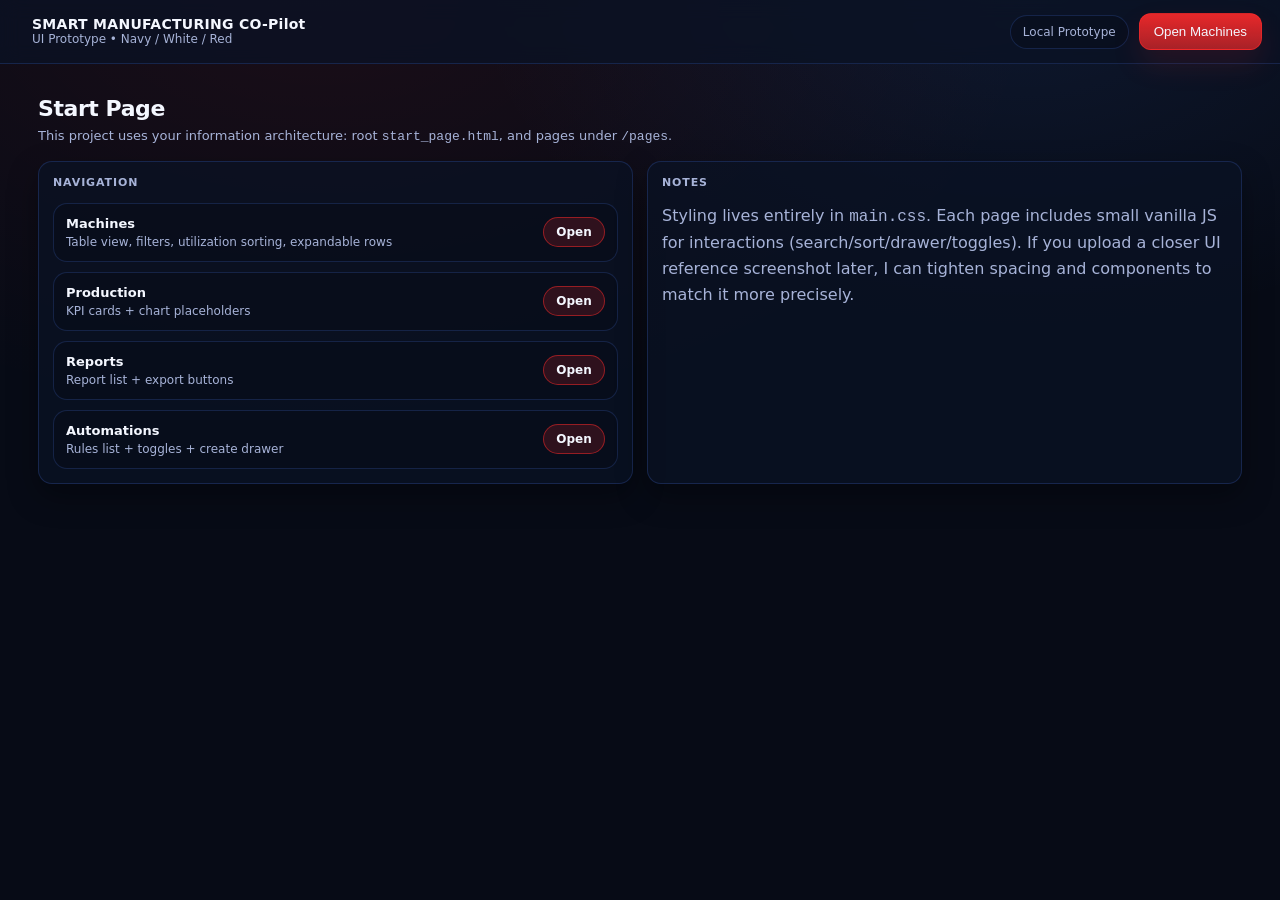
==== start_page.html @ 1cf63ace "software UI Mockup of softwae UI platform" ====
<!DOCTYPE html>
<html lang="en">
<head>
  <meta charset="UTF-8" />
  <meta name="viewport" content="width=device-width, initial-scale=1.0"/>
  <title>Start • Smart Manufacturing UI</title>
  <link rel="stylesheet" href="./main.css" />
</head>
<body>
  <div class="app">
    <div class="topbar">
      <div class="brand">
        <div class="logoMark"></div>
        <div class="brandTitle">
          <strong>SMART MANUFACTURING CO-Pilot</strong>
          <span>UI Prototype • Navy / White / Red</span>
        </div>
      </div>

      <div class="topActions">
        <span class="pill">Local Prototype</span>
        <button class="primaryBtn" id="go">Open Machines</button>
      </div>
    </div>

    <main class="page">
      <div class="pageHeader">
        <div class="hTitle">
          <h1>Start Page</h1>
          <p>
            This project uses your information architecture: root <span class="mono">start_page.html</span>,
            and pages under <span class="mono">/pages</span>.
          </p>
        </div>
      </div>

      <div class="grid">
        <section class="card col-6">
          <div class="cardHeader">
            <div class="cardTitle">Navigation</div>
          </div>
          <div class="cardBody">
            <div class="list">
              <a class="listItem" href="./pages/machines.html">
                <div class="listMeta">
                  <strong>Machines</strong>
                  <span>Table view, filters, utilization sorting, expandable rows</span>
                </div>
                <span class="utilPill">Open</span>
              </a>

              <a class="listItem" href="./pages/production.html">
                <div class="listMeta">
                  <strong>Production</strong>
                  <span>KPI cards + chart placeholders</span>
                </div>
                <span class="utilPill">Open</span>
              </a>

              <a class="listItem" href="./pages/reports.html">
                <div class="listMeta">
                  <strong>Reports</strong>
                  <span>Report list + export buttons</span>
                </div>
                <span class="utilPill">Open</span>
              </a>

              <a class="listItem" href="./pages/automations.html">
                <div class="listMeta">
                  <strong>Automations</strong>
                  <span>Rules list + toggles + create drawer</span>
                </div>
                <span class="utilPill">Open</span>
              </a>
            </div>
          </div>
        </section>

        <section class="card col-6">
          <div class="cardHeader">
            <div class="cardTitle">Notes</div>
          </div>
          <div class="cardBody">
            <p style="margin:0; color: var(--muted); line-height: 1.6;">
              Styling lives entirely in <span class="mono">main.css</span>.
              Each page includes small vanilla JS for interactions (search/sort/drawer/toggles).
              If you upload a closer UI reference screenshot later, I can tighten spacing and components
              to match it more precisely.
            </p>
          </div>
        </section>
      </div>
    </main>
  </div>

  <script>
    document.getElementById('go').addEventListener('click', () => {
      window.location.href = './pages/machines.html';
    });
  </script>
</body>
</html>
---- main.css ----
/* main.css — Navy / White / Red industrial UI */

:root{
  --bg: #070b16;               /* deep navy */
  --bg2:#0b1224;               /* panel navy */
  --bg3:#0f1a33;               /* hover navy */
  --line:#1a2b55;              /* border navy */
  --text:#f4f7ff;              /* near-white */
  --muted:#a7b3d8;             /* muted blue-gray */
  --muted2:#7f8bb3;
  --red:#ff2b2b;               /* primary red */
  --red2:#ff5b5b;              /* glow red */
  --ok:#22c55e;                /* optional */
  --warn:#f59e0b;              /* optional */
  --shadow: 0 18px 60px rgba(0,0,0,.45);
  --shadow2: 0 12px 30px rgba(0,0,0,.35);
  --radius: 14px;
  --radius2: 10px;

  --mono: ui-monospace, SFMono-Regular, Menlo, Monaco, Consolas, "Liberation Mono", "Courier New", monospace;
  --sans: ui-sans-serif, system-ui, -apple-system, Segoe UI, Roboto, Helvetica, Arial, "Apple Color Emoji", "Segoe UI Emoji";
}

*{ box-sizing:border-box; }
html, body{ min-height:100%; }
body{
  margin:0;
  font-family: var(--sans);
  background: radial-gradient(1200px 700px at 25% 0%, rgba(255,43,43,.08), transparent 60%),
              radial-gradient(1000px 600px at 80% 0%, rgba(74,134,255,.10), transparent 55%),
              var(--bg);
  color:var(--text);
}

/* Links */
a{ color:inherit; text-decoration:none; }
a:focus-visible, button:focus-visible, input:focus-visible{
  outline: 2px solid rgba(255,43,43,.7);
  outline-offset: 2px;
  border-radius: 8px;
}

/* App Layout */
.app{
  min-height:100vh;
  display:flex;
  flex-direction:column;
}

.topbar{
  height:64px;
  display:flex;
  align-items:center;
  justify-content:space-between;
  padding: 0 18px;
  background: rgba(11,18,36,.78);
  border-bottom: 1px solid rgba(26,43,85,.8);
  backdrop-filter: blur(10px);
  position: sticky;
  top:0;
  z-index: 50;
}

.brand{
  display:flex;
  align-items:center;
  gap:14px;
  min-width: 260px;
}

.logoImg{
  width:42px;
  height:42px;
  object-fit: contain;
  transition: transform .18s ease;
}

.logoImg:hover{
  transform: scale(1.05);
}

.brandTitle{
  display:flex;
  flex-direction:column;
  line-height:1.1;
}
.brandTitle strong{
  font-size: 14px;
  letter-spacing: .02em;
}
.brandTitle span{
  font-size: 12px;
  color: var(--muted);
}

/* Tabs */
.tabs{
  display:flex;
  gap: 6px;
  align-items:center;
  padding: 6px;
  border-radius: 999px;
  background: rgba(7,11,22,.65);
  border: 1px solid rgba(26,43,85,.7);
}

.tab{
  display:inline-flex;
  align-items:center;
  gap:10px;
  padding: 10px 14px;
  border-radius: 999px;
  color: var(--muted);
  transition: transform .15s ease, background .15s ease, color .15s ease;
  position:relative;
  user-select:none;
}
.tab:hover{
  background: rgba(255,255,255,.05);
  color: var(--text);
  transform: translateY(-1px);
}
.tab.active{
  background: linear-gradient(180deg, rgba(255,43,43,.22), rgba(255,43,43,.10));
  border: 1px solid rgba(255,43,43,.35);
  color: var(--text);
  box-shadow: 0 10px 25px rgba(255,43,43,.10);
}
.tabDot{
  width:8px; height:8px;
  border-radius: 50%;
  background: rgba(255,255,255,.16);
}
.tab.active .tabDot{
  background: var(--red);
  box-shadow: 0 0 0 6px rgba(255,43,43,.12);
}

.topActions{
  display:flex;
  align-items:center;
  gap:10px;
  min-width: 260px;
  justify-content:flex-end;
}

.iconBtn{
  width:38px; height:38px;
  border-radius: 12px;
  border:1px solid rgba(26,43,85,.8);
  background: rgba(7,11,22,.35);
  color: var(--text);
  cursor:pointer;
  transition: transform .15s ease, border-color .15s ease, background .15s ease;
}
.iconBtn:hover{
  transform: translateY(-1px);
  background: rgba(255,255,255,.05);
  border-color: rgba(255,43,43,.25);
}

.pill{
  display:inline-flex;
  align-items:center;
  gap:8px;
  padding: 9px 12px;
  border-radius: 999px;
  border:1px solid rgba(26,43,85,.8);
  background: rgba(7,11,22,.35);
  color: var(--muted);
  font-size: 12px;
}

.primaryBtn{
  display:inline-flex;
  align-items:center;
  gap:10px;
  padding: 10px 14px;
  border-radius: 12px;
  border:1px solid rgba(255,43,43,.5);
  background: linear-gradient(180deg, rgba(255,43,43,.9), rgba(255,43,43,.65));
  color: var(--text);
  cursor:pointer;
  transition: transform .15s ease, filter .15s ease;
  box-shadow: 0 14px 30px rgba(255,43,43,.12);
}
.primaryBtn:hover{ transform: translateY(-1px); filter: brightness(1.05); }
.primaryBtn:active{ transform: translateY(0px); }

/* Page */
.page{
  width: 100%;
  max-width: 1240px;
  margin: 0 auto;
  padding: 18px;
}

.pageHeader{
  display:flex;
  align-items:flex-start;
  justify-content:space-between;
  gap: 16px;
  margin-top: 14px;
}

.hTitle{
  display:flex;
  flex-direction:column;
  gap:6px;
}
.hTitle h1{
  margin:0;
  font-size: 22px;
  letter-spacing: -0.02em;
}
.hTitle p{
  margin:0;
  color: var(--muted);
  font-size: 13px;
  line-height: 1.45;
  max-width: 720px;
}

.headerControls{
  display:flex;
  align-items:center;
  gap:10px;
  flex-wrap:wrap;
  justify-content:flex-end;
}

/* Panels */
.panel{
  background: rgba(11,18,36,.72);
  border:1px solid rgba(26,43,85,.85);
  border-radius: var(--radius);
  box-shadow: var(--shadow2);
}

.panelHeader{
  padding: 14px 14px 0 14px;
  display:flex;
  justify-content:space-between;
  align-items:center;
  gap:12px;
}
.panelTitle{
  color: var(--muted);
  text-transform: uppercase;
  letter-spacing: .08em;
  font-size: 11px;
  font-weight: 700;
}

.panelBody{
  padding: 14px;
}

/* Search / Inputs */
.searchRow{
  display:flex;
  gap:12px;
  align-items:center;
  flex-wrap:wrap;
}
.input{
  display:flex;
  align-items:center;
  gap:10px;
  padding: 10px 12px;
  border-radius: 12px;
  border:1px solid rgba(26,43,85,.85);
  background: rgba(7,11,22,.35);
  min-width: 260px;
  flex: 1;
}
.input input{
  width:100%;
  border:none;
  background: transparent;
  color: var(--text);
  font-size: 13px;
  outline:none;
}
.input .hint{
  color: var(--muted2);
  font-size: 12px;
}

.select{
  padding: 10px 12px;
  border-radius: 12px;
  border:1px solid rgba(26,43,85,.85);
  background: rgba(7,11,22,.35);
  color: var(--text);
  font-size: 13px;
  cursor:pointer;
}
.select option{ background: var(--bg2); }

/* Table */
.tableWrap{
  overflow:auto;
  border-radius: 14px;
  border:1px solid rgba(26,43,85,.75);
  background: rgba(7,11,22,.35);
}

table{
  width:100%;
  border-collapse: collapse;
  min-width: 980px;
}
thead th{
  position: sticky;
  top:0;
  z-index: 1;
  background: rgba(11,18,36,.92);
  border-bottom: 1px solid rgba(26,43,85,.85);
  color: var(--muted);
  font-size: 11px;
  text-transform: uppercase;
  letter-spacing: .08em;
  padding: 12px;
  text-align:left;
  user-select:none;
}
tbody td{
  padding: 14px 12px;
  border-bottom: 1px solid rgba(26,43,85,.55);
  font-size: 13px;
  color: var(--text);
}
tbody tr{
  transition: background .15s ease, transform .15s ease;
}
tbody tr:hover{
  background: rgba(255,255,255,.03);
}
.rowMain{
  display:flex;
  align-items:center;
  gap:12px;
}
.machineBadge{
  width:32px; height:32px;
  border-radius: 12px;
  border:1px solid rgba(26,43,85,.8);
  background: linear-gradient(180deg, rgba(255,255,255,.06), rgba(255,255,255,.02));
  display:grid;
  place-items:center;
  color: var(--muted);
  font-weight:700;
}
.mName{
  display:flex;
  flex-direction:column;
  gap:4px;
}
.mName strong{
  font-size: 13px;
}
.mName span{
  font-size: 12px;
  color: var(--muted);
}
.mono{ font-family: var(--mono); }

.utilPill{
  display:inline-flex;
  align-items:center;
  justify-content:center;
  padding: 7px 10px;
  border-radius: 999px;
  border:1px solid rgba(255,43,43,.5);
  background: rgba(255,43,43,.16);
  color: var(--text);
  font-weight: 700;
  font-size: 12px;
  min-width: 62px;
}
.spark{
  height: 26px;
  width: 140px;
  border-radius: 10px;
  border:1px solid rgba(26,43,85,.65);
  background:
    linear-gradient(180deg, rgba(255,255,255,.05), rgba(255,255,255,.02));
  position: relative;
  overflow: hidden;
}
.spark::before{
  content:"";
  position:absolute;
  inset:0;
  background: linear-gradient(90deg, rgba(255,43,43,.0), rgba(255,43,43,.18), rgba(255,43,43,.0));
  transform: translateX(-60%);
  animation: shimmer 3.4s ease-in-out infinite;
}
@keyframes shimmer{
  0%{ transform: translateX(-70%); opacity:.0; }
  25%{ opacity:.55; }
  55%{ opacity:.35; }
  100%{ transform: translateX(70%); opacity:.0; }
}

/* Sortable header */
th.sortable{ cursor:pointer; }
th.sortable:hover{ color: var(--text); }
.sortIcon{
  margin-left: 6px;
  opacity:.7;
  font-size: 12px;
}
th.activeSort .sortIcon{
  opacity: 1;
  color: var(--red);
}

/* Expand row */
.expandBtn{
  width: 30px; height: 30px;
  border-radius: 10px;
  border:1px solid rgba(26,43,85,.8);
  background: rgba(7,11,22,.35);
  color: var(--text);
  cursor:pointer;
  transition: transform .15s ease, border-color .15s ease;
}
.expandBtn:hover{ transform: translateY(-1px); border-color: rgba(255,43,43,.35); }
.expandBtn:active{ transform: translateY(0px); }

.subRow td{
  padding: 0 12px 14px 12px;
  border-bottom: 1px solid rgba(26,43,85,.55);
}
.subPanel{
  margin-top: 6px;
  padding: 12px;
  border-radius: 14px;
  background: rgba(11,18,36,.70);
  border:1px dashed rgba(255,43,43,.30);
  display:flex;
  gap: 14px;
  align-items:flex-start;
  justify-content:space-between;
}
.subPanel .meta{
  display:flex;
  flex-direction:column;
  gap:8px;
}
.kv{
  display:flex;
  gap:10px;
  align-items:center;
  flex-wrap:wrap;
}
.kv span{
  color: var(--muted);
  font-size: 12px;
}
.kv strong{
  font-size: 12px;
  font-family: var(--mono);
}

.smallBtn{
  padding: 9px 12px;
  border-radius: 12px;
  border:1px solid rgba(26,43,85,.8);
  background: rgba(7,11,22,.35);
  color: var(--text);
  cursor:pointer;
  transition: transform .15s ease, border-color .15s ease, background .15s ease;
  font-size: 12px;
}
.smallBtn:hover{
  transform: translateY(-1px);
  border-color: rgba(255,43,43,.35);
  background: rgba(255,255,255,.04);
}

/* Cards Grid */
.grid{
  display:grid;
  grid-template-columns: repeat(12, 1fr);
  gap: 14px;
  margin-top: 14px;
}
.col-4{ grid-column: span 4; }
.col-6{ grid-column: span 6; }
.col-8{ grid-column: span 8; }
.col-12{ grid-column: span 12; }

.card{
  background: rgba(11,18,36,.72);
  border:1px solid rgba(26,43,85,.85);
  border-radius: var(--radius);
  box-shadow: var(--shadow2);
}
.cardHeader{
  padding: 14px 14px 0 14px;
  display:flex;
  align-items:center;
  justify-content:space-between;
  gap: 12px;
}
.cardTitle{
  color: var(--muted);
  text-transform: uppercase;
  letter-spacing: .08em;
  font-size: 11px;
  font-weight: 700;
}
.cardBody{
  padding: 14px;
}
.kpi{
  display:flex;
  flex-direction:column;
  gap:6px;
}
.kpi .value{
  font-size: 26px;
  font-weight: 800;
  letter-spacing: -0.02em;
}
.kpi .label{
  color: var(--muted);
  font-size: 12px;
}

/* Chart placeholder */
.chart{
  height: 180px;
  border-radius: 14px;
  border:1px solid rgba(26,43,85,.7);
  background:
    radial-gradient(circle at 20% 20%, rgba(255,43,43,.12), transparent 55%),
    linear-gradient(180deg, rgba(255,255,255,.05), rgba(255,255,255,.02));
  position:relative;
  overflow:hidden;
}
.chart::after{
  content:"";
  position:absolute;
  inset:-30%;
  background: conic-gradient(from 180deg, rgba(255,43,43,.0), rgba(255,43,43,.10), rgba(255,43,43,.0), rgba(74,134,255,.10), rgba(255,43,43,.0));
  animation: spin 9s linear infinite;
  opacity:.45;
}
@keyframes spin{
  to{ transform: rotate(360deg); }
}
.chartLabel{
  position:absolute;
  left: 14px;
  bottom: 12px;
  color: var(--muted);
  font-size: 12px;
  z-index: 2;
}

/* Lists */
.list{
  display:flex;
  flex-direction:column;
  gap: 10px;
}
.listItem{
  border-radius: 14px;
  border: 1px solid rgba(26,43,85,.75);
  background: rgba(7,11,22,.35);
  padding: 12px;
  display:flex;
  align-items:center;
  justify-content:space-between;
  gap: 12px;
  transition: transform .15s ease, border-color .15s ease, background .15s ease;
}
.listItem:hover{
  transform: translateY(-1px);
  border-color: rgba(255,43,43,.30);
  background: rgba(255,255,255,.03);
}
.listMeta{
  display:flex;
  flex-direction:column;
  gap: 4px;
}
.listMeta strong{ font-size: 13px; }
.listMeta span{ color: var(--muted); font-size: 12px; }

/* Toggle */
.toggle{
  width: 46px;
  height: 28px;
  border-radius: 999px;
  border:1px solid rgba(26,43,85,.85);
  background: rgba(7,11,22,.35);
  position: relative;
  cursor:pointer;
  transition: background .15s ease, border-color .15s ease;
  flex-shrink:0;
}
.toggle::after{
  content:"";
  position:absolute;
  top: 3px; left: 3px;
  width: 22px; height: 22px;
  border-radius: 999px;
  background: rgba(255,255,255,.12);
  border:1px solid rgba(26,43,85,.75);
  transition: transform .15s ease, background .15s ease, border-color .15s ease;
}
.toggle.on{
  background: rgba(255,43,43,.18);
  border-color: rgba(255,43,43,.45);
}
.toggle.on::after{
  transform: translateX(18px);
  background: rgba(255,43,43,.75);
  border-color: rgba(255,43,43,.55);
}

/* Drawer / Modal */
.backdrop{
  position:fixed;
  inset:0;
  background: rgba(0,0,0,.55);
  backdrop-filter: blur(6px);
  display:none;
  align-items:stretch;
  justify-content:flex-end;
  z-index: 120;
}
.backdrop.show{ display:flex; }

.drawer{
  width: min(520px, 92vw);
  height: 100%;
  background: rgba(11,18,36,.92);
  border-left: 1px solid rgba(26,43,85,.85);
  box-shadow: var(--shadow);
  padding: 16px;
  transform: translateX(10px);
  opacity: 0;
  transition: transform .2s ease, opacity .2s ease;
}
.backdrop.show .drawer{
  transform: translateX(0);
  opacity: 1;
}

.drawerHeader{
  display:flex;
  align-items:flex-start;
  justify-content:space-between;
  gap:12px;
  margin-bottom: 10px;
}
.drawerHeader h2{
  margin:0;
  font-size: 16px;
}
.drawerHeader p{
  margin:6px 0 0 0;
  color: var(--muted);
  font-size: 12px;
  line-height: 1.5;
}
.drawerClose{
  width: 38px; height: 38px;
  border-radius: 12px;
  border:1px solid rgba(26,43,85,.85);
  background: rgba(7,11,22,.35);
  color: var(--text);
  cursor:pointer;
}

.form{
  display:flex;
  flex-direction:column;
  gap: 10px;
  margin-top: 12px;
}
.field{
  display:flex;
  flex-direction:column;
  gap: 6px;
}
.field label{
  font-size: 11px;
  letter-spacing: .06em;
  text-transform: uppercase;
  color: var(--muted);
  font-weight: 700;
}
.field input, .field select, .field textarea{
  width:100%;
  border-radius: 12px;
  border:1px solid rgba(26,43,85,.85);
  background: rgba(7,11,22,.35);
  padding: 10px 12px;
  color: var(--text);
  font-size: 13px;
  outline:none;
}
.field textarea{ min-height: 90px; resize: vertical; }

.drawerFooter{
  margin-top: 14px;
  display:flex;
  gap: 10px;
  justify-content:flex-end;
  flex-wrap:wrap;
}

/* Responsive */
@media (max-width: 980px){
  .brand{ min-width:auto; }
  .topActions{ min-width:auto; }
  .tabs{ display:none; }
  .grid{ grid-template-columns: repeat(6, 1fr); }
  .col-4{ grid-column: span 6; }
  .col-6{ grid-column: span 6; }
  .col-8{ grid-column: span 6; }
  .col-12{ grid-column: span 6; }/* ---------- DED + DASHBOARD SHARED COMPONENTS (scoped) ---------- */
/* Only the styles still used by the new Dashboard layout (pp-*) */

.dedShell{
  margin-top: 14px;
  border-radius: var(--radius);
  border: 1px solid rgba(26,43,85,.85);
  background: rgba(11,18,36,.55);
  box-shadow: var(--shadow2);
  overflow: visible; /* allow page to grow/scroll */
}

/* Map dashboard-local tokens to your site palette */
.dedDash{
  --bg-primary: rgba(7,11,22,.55);
  --bg-card: rgba(11,18,36,.82);
  --bg-hover: rgba(255,255,255,.04);
  --text-primary: var(--text);
  --text-secondary: var(--muted);
  --warning: #f59e0b;
  --critical: var(--red);
  --success: #22c55e;
  --border: rgba(26,43,85,.85);

  font-family: var(--sans);
  color: var(--text);
}

.dedDash .mono{ font-family: var(--mono); }

/* IMPORTANT: do NOT lock to viewport height; let the document scroll */
.dedDash .dashboard{
  display: block;
  height: auto;
}

/* Charts + metric tiles used across panels */
.dedDash .chart-container{
  height: 120px;
  background: rgba(7,11,22,.55);
  border-radius: 12px;
  border: 1px solid rgba(26,43,85,.55);
  position:relative;
  overflow:hidden;
  margin-top: 10px;
}
.dedDash .chart-line{
  position:absolute;
  inset: 0;
  height: 60%;
  bottom: 0;
  margin-top: auto;
  background: linear-gradient(to top, rgba(255,43,43,.18), transparent);
  border-top: 2px solid rgba(255,43,43,.9);
  clip-path: polygon(0% 100%, 2% 95%, 5% 88%, 8% 92%, 12% 85%, 15% 78%, 20% 82%, 25% 75%, 30% 70%, 35% 72%, 40% 68%, 45% 65%, 50% 62%, 55% 65%, 60% 58%, 65% 55%, 70% 52%, 75% 55%, 80% 50%, 85% 48%, 90% 52%, 95% 45%, 100% 42%, 100% 100%);
}
.dedDash .chart-line--ok{ border-top-color: #22c55e; background: linear-gradient(to top, rgba(34,197,94,.16), transparent); }
.dedDash .chart-line--warn{ border-top-color: #f59e0b; background: linear-gradient(to top, rgba(245,158,11,.16), transparent); }

.dedDash .metrics-grid{
  display:grid;
  grid-template-columns: repeat(2, 1fr);
  gap: 12px;
  margin-top: 12px;
}
.dedDash .metric-box{
  background: rgba(7,11,22,.55);
  padding: 12px;
  border-radius: 12px;
  border-left: 3px solid rgba(255,43,43,.9);
  border: 1px solid rgba(26,43,85,.55);
}
.dedDash .metric-box--ok{ border-left-color:#22c55e; }
.dedDash .metric-box--warn{ border-left-color:#f59e0b; }
.dedDash .metric-box-label{
  font-size: 10px;
  color: var(--text-secondary);
  text-transform: uppercase;
  letter-spacing: .10em;
  margin-bottom: 4px;
}
.dedDash .metric-box-value{
  font-size: 18px;
  font-weight: 900;
}
.dedDash .metric-box-unit{ font-size: 12px; color: var(--text-secondary); margin-left: 4px; }

/* Melt pool panel */
.dedDash .melt-pool-visual{
  height: 300px;
  background: rgba(7,11,22,.55);
  border-radius: 12px;
  border: 1px solid rgba(26,43,85,.55);
  overflow:hidden;
  margin-top: 12px;
}
.dedDash .thermal-map{
  width: 50%;
  height:100%;
  float:left;
  background: radial-gradient(circle at 45% 50%,
    rgba(255,43,43,.95) 0%,
    rgba(255,91,91,.70) 18%,
    rgba(245,158,11,.55) 35%,
    rgba(34,197,94,.35) 52%,
    rgba(17,24,39,.95) 100%
  );
  position:relative;
}
.dedDash .thermal-overlay{
  position:absolute;
  top:50%; left:50%;
  transform: translate(-50%,-50%);
  width: 120px; height: 120px;
  border-radius: 50%;
  border: 2px solid rgba(255,255,255,.45);
  animation: dedRing 2s ease-in-out infinite;
}
@keyframes dedRing{ 0%,100%{transform:translate(-50%,-50%) scale(1); opacity:.8} 50%{transform:translate(-50%,-50%) scale(1.1); opacity:.35} }

.dedDash .melt-pool-data{
  width:50%;
  height:100%;
  float:right;
  padding: 18px;
  display:flex;
  flex-direction:column;
  justify-content:center;
  gap: 14px;
}
.dedDash .melt-metric{ display:flex; justify-content:space-between; align-items:center; gap: 10px; }
.dedDash .melt-metric-label{ font-size: 10px; color: var(--text-secondary); text-transform: uppercase; letter-spacing: .10em; }
.dedDash .melt-metric-bar{
  width: 140px; height: 6px; border-radius: 999px;
  background: rgba(11,18,36,.9);
  border: 1px solid rgba(26,43,85,.55);
  overflow:hidden;
}
.dedDash .melt-metric-fill{ height:100%; border-radius: 999px; background:#22c55e; }
.dedDash .deviation-red{ background: var(--red); }
.dedDash .deviation-green{ background:#22c55e; }
.dedDash .deviation-blue{ background: rgba(255,43,43,.85); }

/* Gauges + layer metrics */
.dedDash .gauge-grid{ display:grid; grid-template-columns: repeat(4, 1fr); gap: 12px; margin-top: 14px; }
.dedDash .gauge{ text-align:center; }
.dedDash .gauge-circle{ width: 78px; height: 78px; margin: 0 auto 8px; }
.dedDash .gauge-bg{
  width:100%; height:100%;
  border-radius: 50%;
  background: conic-gradient(#22c55e 0% 85%, rgba(7,11,22,.65) 85% 100%);
  display:flex; align-items:center; justify-content:center;
  border: 1px solid rgba(26,43,85,.55);
}
.dedDash .gauge-bg--92{ background: conic-gradient(#22c55e 0% 92%, rgba(7,11,22,.65) 92% 100%); }
.dedDash .gauge-bg--96{ background: conic-gradient(#22c55e 0% 96%, rgba(7,11,22,.65) 96% 100%); }
.dedDash .gauge-bg--89{ background: conic-gradient(#22c55e 0% 89%, rgba(7,11,22,.65) 89% 100%); }
.dedDash .gauge-inner{
  width: 58px; height: 58px;
  border-radius: 50%;
  background: rgba(11,18,36,.92);
  display:flex; align-items:center; justify-content:center;
  font-weight: 900;
}
.dedDash .gauge-label{
  font-size: 10px;
  color: var(--text-secondary);
  text-transform: uppercase;
  letter-spacing: .10em;
}

.dedDash .layer-metrics{ display:grid; grid-template-columns: repeat(4, 1fr); gap: 12px; margin-top: 12px; }
.dedDash .layer-metric{
  background: rgba(7,11,22,.55);
  border: 1px solid rgba(26,43,85,.55);
  border-radius: 12px;
  padding: 12px;
  text-align:center;
}
.dedDash .layer-metric-value{ font-size: 16px; font-weight: 900; }
.dedDash .layer-metric-label{ font-size: 10px; color: var(--text-secondary); text-transform: uppercase; letter-spacing: .10em; }

/* Toolpath panel */
.dedDash .toolpath-visual{
  height: 280px;
  background: rgba(7,11,22,.55);
  border-radius: 12px;
  border: 1px solid rgba(26,43,85,.55);
  overflow:hidden;
  margin-top: 12px;
}
.dedDash .toolpath-grid{
  width:100%; height:100%;
  background-image:
    linear-gradient(rgba(26,43,85,.75) 1px, transparent 1px),
    linear-gradient(90deg, rgba(26,43,85,.75) 1px, transparent 1px);
  background-size: 40px 40px;
  position:relative;
}
.dedDash .toolpath-line{
  position:absolute;
  top:30%;
  left:10%;
  width:80%;
  height:2px;
  background: rgba(255,43,43,.95);
  box-shadow: 0 0 10px rgba(255,43,43,.35);
  clip-path: polygon(0% 50%, 10% 45%, 20% 50%, 30% 48%, 40% 52%, 50% 50%, 60% 48%, 70% 50%, 80% 45%, 90% 50%, 100% 48%);
  animation: dedGlow 2s ease-in-out infinite;
}
@keyframes dedGlow{ 0%,100%{opacity:1} 50%{opacity:.6} }
.dedDash .toolhead{
  position:absolute;
  top:30%;
  left:60%;
  width: 12px; height: 12px;
  border-radius: 50%;
  background: rgba(255,43,43,.95);
  box-shadow: 0 0 15px rgba(255,43,43,.45);
  animation: dedMove 4s linear infinite;
}
@keyframes dedMove{ 0%{left:10%} 100%{left:90%} }

/* Small sparkline (Environment panel) */
.dedDash .sparkline{
  height: 44px;
  background: rgba(7,11,22,.55);
  border-radius: 12px;
  border: 1px solid rgba(26,43,85,.55);
  overflow:hidden;
}
.dedDash .sparkline-line{
  width:100%;
  height:100%;
  background: linear-gradient(to right, transparent, rgba(255,43,43,.20), transparent);
  clip-path: polygon(0% 70%, 10% 65%, 20% 72%, 30% 60%, 40% 66%, 50% 58%, 60% 63%, 70% 55%, 80% 62%, 90% 54%, 100% 60%, 100% 100%, 0% 100%);
}

/* Voice button */
.dedDash .voice-assistant{
  position: fixed;
  bottom: 24px;
  right: 24px;
  z-index: 1000;
}
.dedDash .voice-button{
  width: 56px; height: 56px;
  border-radius: 50%;
  border: 1px solid rgba(255,43,43,.45);
  background: rgba(255,43,43,.22);
  color: var(--text);
  font-size: 18px;
  cursor:pointer;
  box-shadow: 0 16px 35px rgba(255,43,43,.12);
  transition: transform .15s ease, background .15s ease;
}
.dedDash .voice-button:hover{ transform: translateY(-1px) scale(1.02); background: rgba(255,43,43,.30); }

/* responsive */
@media (max-width: 1100px){
  .dedDash .gauge-grid{ grid-template-columns: repeat(2, 1fr); }
  .dedDash .layer-metrics{ grid-template-columns: repeat(2, 1fr); }
  .dedDash .melt-pool-visual{ height: auto; }
  .dedDash .thermal-map, .dedDash .melt-pool-data{ width: 100%; float: none; }
}
 }

/* ===== PowerProduction-style middle dashboard (no left sidebar) ===== */

.pp-ai{
  display:flex;
  align-items:center;
  justify-content:space-between;
  gap: 14px;
  padding: 14px 14px 0 14px;
}
.pp-crumbs{
  color: var(--muted);
  font-size: 12px;
  display:flex;
  gap: 8px;
  align-items:center;
  white-space: nowrap;
}
.pp-crumbs strong{ color: var(--text); }
.pp-crumbs .sep{ opacity:.6; }

.pp-aiBox{
  flex: 1;
  max-width: 720px;
  display:flex;
  align-items:center;
  gap:10px;
  padding: 10px 12px;
  border-radius: 12px;
  border:1px solid rgba(26,43,85,.85);
  background: rgba(7,11,22,.35);
}
.pp-aiIcon{ color: var(--red); font-weight: 900; }
.pp-aiBox input{
  width:100%;
  border:none;
  outline:none;
  background: transparent;
  color: var(--text);
  font-size: 13px;
}
.pp-aiSend{
  padding: 9px 12px;
  border-radius: 10px;
  border:1px solid rgba(255,43,43,.45);
  background: rgba(255,43,43,.18);
  color: var(--text);
  cursor:pointer;
}
.pp-aiSend:hover{ background: rgba(255,43,43,.26); }

.pp-titleRow{
  padding: 10px 14px 0 14px;
}
.pp-title{
  margin: 0;
  font-size: 34px;
  letter-spacing: -0.03em;
}
.pp-sub{
  margin-top: 6px;
  color: var(--muted);
  font-size: 12px;
}

.pp-kpis{
  padding: 12px 14px 0 14px;
  display:grid;
  grid-template-columns: repeat(6, 1fr);
  gap: 12px;
}
.pp-kpi{
  border-radius: 10px;
  border:1px solid rgba(26,43,85,.85);
  background: rgba(11,18,36,.72);
  padding: 12px;
}
.pp-kpiTop{
  font-size: 12px;
  color: var(--muted);
  display:flex;
  align-items:center;
  gap: 8px;
}
.pp-kpiTop .up{ color: #22c55e; font-weight: 900; }
.pp-kpiTop .down{ color: var(--red); font-weight: 900; }
.pp-kpiTop .warn{ color: #f59e0b; font-weight: 900; }

.pp-kpiLabel{
  margin-top: 6px;
  color: var(--muted);
  font-size: 11px;
  text-transform: uppercase;
  letter-spacing: .10em;
  font-weight: 800;
}
.pp-kpiValue{
  margin-top: 6px;
  font-size: 18px;
  font-weight: 900;
}

.pp-layout{
  padding: 14px;
  display:grid;
  grid-template-columns: 1fr 340px;
  gap: 12px;
}
.pp-center{ min-width: 0; }
.pp-right{ display:flex; flex-direction:column; gap: 12px; }

.pp-card{
  border-radius: var(--radius);
  border:1px solid rgba(26,43,85,.85);
  background: rgba(11,18,36,.72);
  box-shadow: var(--shadow2);
  padding: 12px;
  min-width: 0;
}
.pp-cardHead{
  display:flex;
  align-items:center;
  justify-content:space-between;
  gap: 10px;
  margin-bottom: 10px;
}
.pp-cardTitle{
  font-size: 12px;
  font-weight: 900;
  text-transform: uppercase;
  letter-spacing: .10em;
  color: var(--muted);
}
.pp-liveDot{
  width: 10px;
  height: 10px;
  border-radius: 50%;
  background: #22c55e;
  box-shadow: 0 0 0 6px rgba(34,197,94,.10);
}

.pp-mini{
  font-size: 11px;
  padding: 6px 10px;
  border-radius: 10px;
  background: transparent;
  border:1px solid rgba(26,43,85,.85);
  color: var(--muted);
  cursor:pointer;
}
.pp-mini:hover{
  border-color: rgba(255,43,43,.35);
  color: var(--text);
  background: rgba(255,255,255,.03);
}

.pp-chipRow{ display:flex; gap: 8px; flex-wrap:wrap; justify-content:flex-end; }
.pp-chip{
  font-size: 11px;
  padding: 6px 10px;
  border-radius: 999px;
  border:1px solid rgba(26,43,85,.75);
  background: rgba(7,11,22,.35);
  color: var(--text);
}

.pp-grid2{
  margin-top: 12px;
  display:grid;
  grid-template-columns: repeat(12, 1fr);
  gap: 12px;
}
.pp-grid2 > .pp-card:nth-child(1){ grid-column: span 6; }
.pp-grid2 > .pp-card:nth-child(2){ grid-column: span 6; }
.pp-grid2 > .pp-card:nth-child(3){ grid-column: span 6; }
.pp-grid2 > .pp-card:nth-child(4){ grid-column: span 6; }
.pp-grid2 > .pp-card:nth-child(5){ grid-column: span 6; }
.pp-grid2 > .pp-card:nth-child(6){ grid-column: span 6; }
.pp-grid2 > .pp-card:nth-child(7){ grid-column: span 6; }

.pp-date{
  color: var(--muted);
  font-size: 12px;
  border:1px solid rgba(26,43,85,.75);
  padding: 6px 10px;
  border-radius: 10px;
  background: rgba(7,11,22,.35);
}

/* Production Volume bar placeholder */
.pp-chartBars{
  height: 260px;
  border-radius: 12px;
  border:1px solid rgba(26,43,85,.55);
  background: rgba(7,11,22,.35);
  position: relative;
  overflow:hidden;
}
.pp-barsGrid{
  position:absolute;
  inset: 0;
  background-image:
    linear-gradient(rgba(26,43,85,.55) 1px, transparent 1px),
    linear-gradient(90deg, rgba(26,43,85,.35) 1px, transparent 1px);
  background-size: 44px 44px;
  opacity: .55;
}
.pp-barsLegend{
  position:absolute;
  left: 12px;
  bottom: 10px;
  display:flex;
  gap: 14px;
  flex-wrap:wrap;
  color: var(--muted);
  font-size: 12px;
}
.pp-barsLegend i{
  display:inline-block;
  width: 10px; height: 10px;
  border-radius: 3px;
  margin-right: 6px;
  background: rgba(255,255,255,.20);
}
.pp-barsLegend i.c1{ background: rgba(255,43,43,.85); }
.pp-barsLegend i.c2{ background: rgba(74,134,255,.75); }
.pp-barsLegend i.c3{ background: rgba(34,197,94,.75); }
.pp-barsLegend i.c4{ background: rgba(245,158,11,.75); }

/* Quality donut placeholder */
.pp-donutWrap{
  display:grid;
  grid-template-columns: 220px 1fr;
  gap: 14px;
  align-items:center;
}
.pp-donut{
  width: 200px;
  height: 200px;
  border-radius: 50%;
  background: conic-gradient(
    rgba(255,43,43,.85) 0 18%,
    rgba(74,134,255,.80) 18% 34%,
    rgba(34,197,94,.80) 34% 52%,
    rgba(245,158,11,.80) 52% 68%,
    rgba(168,85,247,.80) 68% 84%,
    rgba(255,255,255,.22) 84% 100%
  );
  position: relative;
  margin: 0 auto;
  border: 1px solid rgba(26,43,85,.65);
}
.pp-donut::after{
  content:"";
  position:absolute;
  inset: 42px;
  background: rgba(11,18,36,.92);
  border-radius: 50%;
  border: 1px solid rgba(26,43,85,.55);
}
.pp-donutLabels{
  color: var(--muted);
  font-size: 12px;
  display:grid;
  gap: 8px;
}

/* Alerts + Machines list */
.pp-alerts{ display:flex; flex-direction:column; gap: 10px; }
.pp-alert{
  display:flex;
  gap: 10px;
  padding: 10px;
  border-radius: 12px;
  border:1px solid rgba(26,43,85,.65);
  background: rgba(7,11,22,.35);
}
.pp-alert .dot{
  width: 28px; height: 28px;
  border-radius: 10px;
  display:grid;
  place-items:center;
  border:1px solid rgba(26,43,85,.65);
  background: rgba(255,255,255,.03);
  flex-shrink:0;
}
.pp-alert .t{ font-weight: 900; font-size: 12px; }
.pp-alert .s{ color: var(--muted); font-size: 12px; margin-top: 2px; }
.pp-alert .a{ display:flex; gap: 8px; flex-wrap:wrap; margin-top: 8px; }
.pp-alert.warn{ border-left: 3px solid #f59e0b; }
.pp-alert.ok{ border-left: 3px solid #22c55e; }

.pp-machList{ display:flex; flex-direction:column; gap: 10px; }
.pp-mach{
  border-radius: 12px;
  border:1px solid rgba(26,43,85,.65);
  background: rgba(7,11,22,.35);
  padding: 10px;
}
.pp-mach .top{ display:flex; justify-content:space-between; align-items:center; gap: 10px; }
.pp-mach .name{ font-weight: 900; }
.pp-mach .meta{ color: var(--muted); font-size: 12px; margin-top: 6px; }
.pp-mach .tag{
  font-size: 11px;
  padding: 4px 8px;
  border-radius: 999px;
  border:1px solid rgba(26,43,85,.65);
  background: rgba(255,255,255,.03);
}
.pp-mach .tag.run{ border-color: rgba(34,197,94,.45); background: rgba(34,197,94,.12); }
.pp-mach .tag.insp{ border-color: rgba(245,158,11,.45); background: rgba(245,158,11,.12); }
.pp-mach .tag.down{ border-color: rgba(255,43,43,.45); background: rgba(255,43,43,.12); }

/* Responsive */
@media (max-width: 1200px){
  .pp-kpis{ grid-template-columns: repeat(2, 1fr); }
  .pp-layout{ grid-template-columns: 1fr; }
  .pp-donutWrap{ grid-template-columns: 1fr; }
  .pp-grid2{ grid-template-columns: repeat(6, 1fr); }
  .pp-grid2 > .pp-card{ grid-column: span 6 !important; }
}
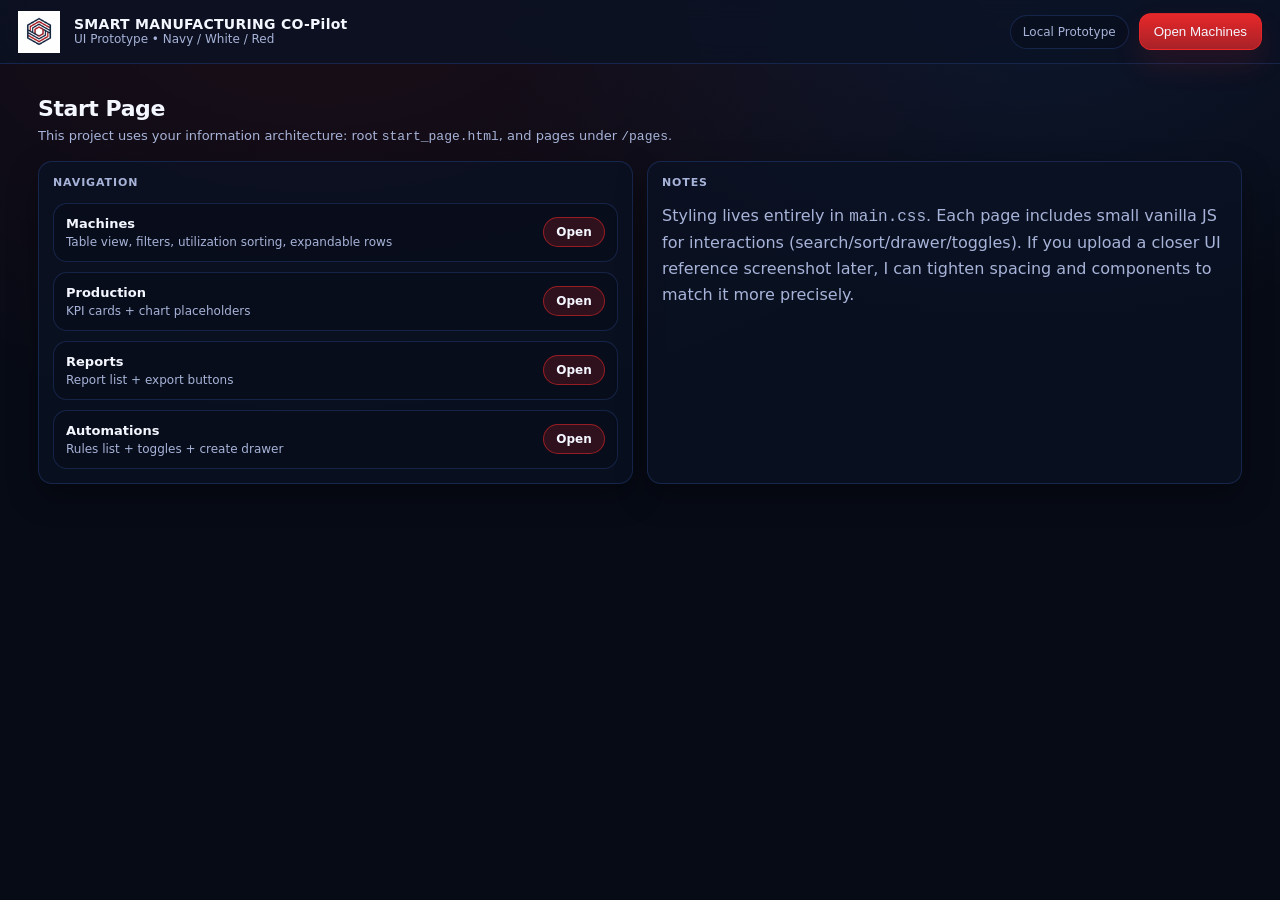
==== commit 2b137083: "saves" ====
--- a/start_page.html
+++ b/start_page.html
@@ -10,8 +10,8 @@
   <div class="app">
     <div class="topbar">
       <div class="brand">
-        <div class="logoMark"></div>
-        <div class="brandTitle">
+         <img src="./pages/resources/testlogo.png" alt="Smart Manufacturing Logo" class="logoImg">
+         <div class="brandTitle">
           <strong>SMART MANUFACTURING CO-Pilot</strong>
           <span>UI Prototype • Navy / White / Red</span>
         </div>
